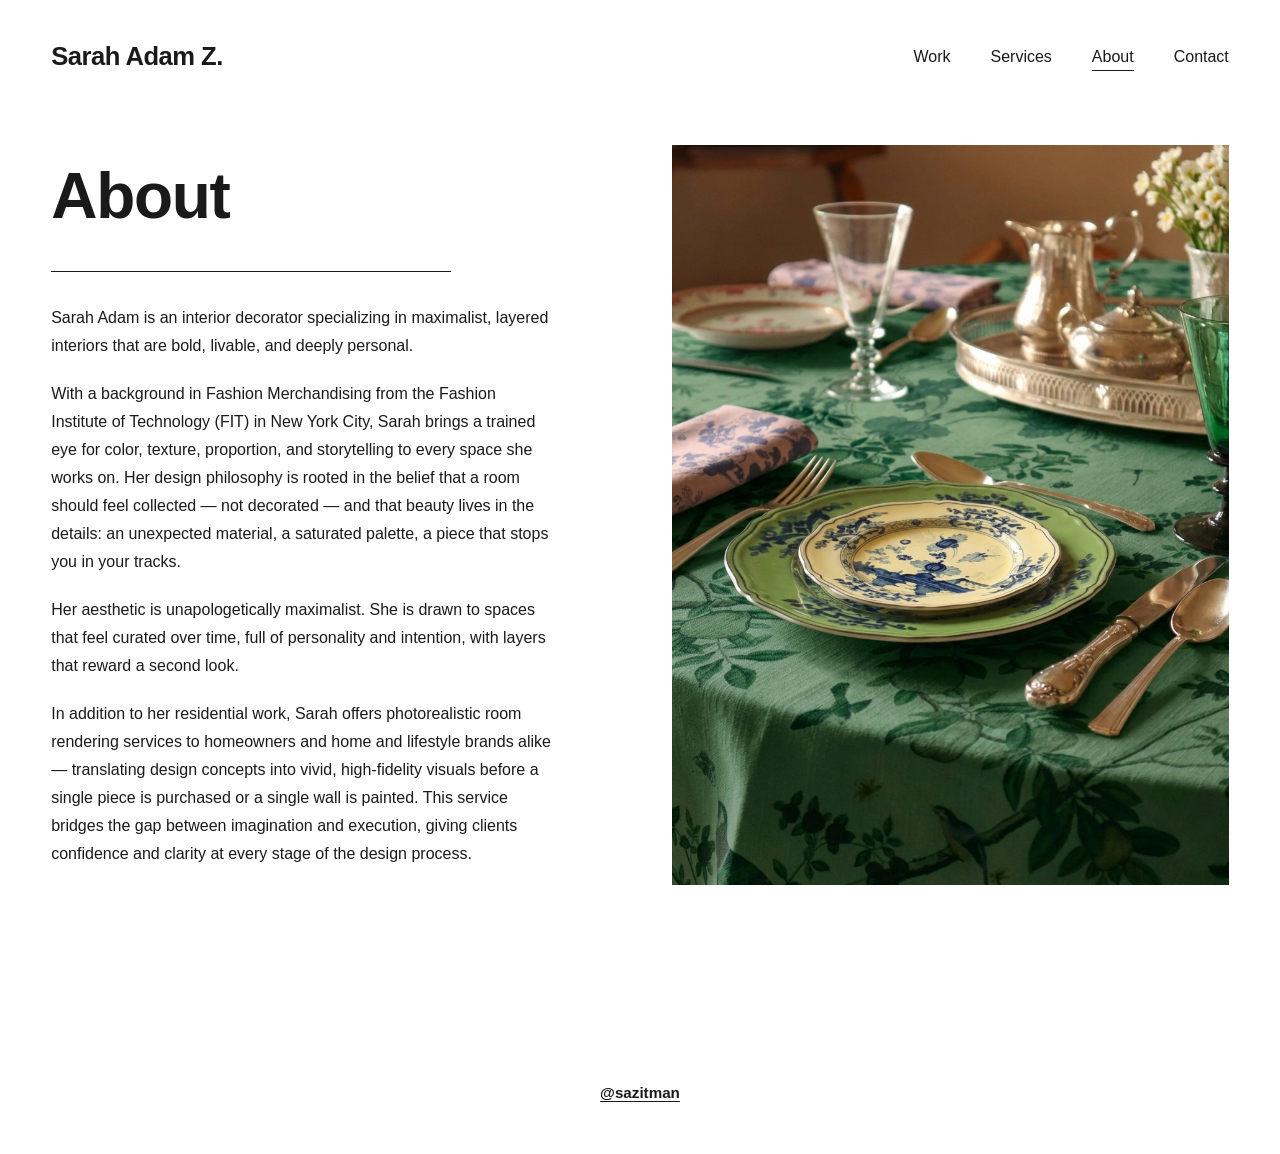
==== contact.html @ 0335697b "Initial commit — portfolio website Co-Authored-By: Claude Opus 4.6 <noreply@anthropic.com>" ====
<!DOCTYPE html>
<html lang="en">
<head>
    <meta charset="UTF-8">
    <meta name="viewport" content="width=device-width, initial-scale=1.0">
    <title>Contact — Sarah Adam Z.</title>
    <link rel="stylesheet" href="styles.css">
</head>
<body>
    <header class="site-header">
        <a href="index.html" class="logo">Sarah Adam Z.</a>
        <button class="mobile-menu-toggle" aria-label="Toggle menu">
            <span></span>
            <span></span>
        </button>
        <nav class="main-nav">
            <a href="index.html">Work</a>
            <a href="services.html">Services</a>
            <a href="contact.html" class="active">About</a>
            <a href="contact.html">Contact</a>
        </nav>
    </header>

    <main class="contact-page">
        <div class="contact-content">
            <div class="contact-text">
                <h1 class="page-title">About</h1>
                <div class="divider"></div>
                <p>Sarah Adam is an interior decorator specializing in maximalist, layered interiors that are bold, livable, and deeply personal.</p>
                <p>With a background in Fashion Merchandising from the Fashion Institute of Technology (FIT) in New York City, Sarah brings a trained eye for color, texture, proportion, and storytelling to every space she works on. Her design philosophy is rooted in the belief that a room should feel collected — not decorated — and that beauty lives in the details: an unexpected material, a saturated palette, a piece that stops you in your tracks.</p>
                <p>Her aesthetic is unapologetically maximalist. She is drawn to spaces that feel curated over time, full of personality and intention, with layers that reward a second look.</p>
                <p>In addition to her residential work, Sarah offers photorealistic room rendering services to homeowners and home and lifestyle brands alike — translating design concepts into vivid, high-fidelity visuals before a single piece is purchased or a single wall is painted. This service bridges the gap between imagination and execution, giving clients confidence and clarity at every stage of the design process.</p>
            </div>
            <div class="contact-image">
                <img src="images/ginori.png" alt="Interior Design Detail">
            </div>
        </div>
    </main>

    <footer class="site-footer">
        <a href="https://www.instagram.com/sazitman" class="instagram-link" target="_blank">@sazitman</a>
    </footer>

    <script src="script.js"></script>
</body>
</html>
---- styles.css ----
/* ============================================
   Reset & Base
   ============================================ */
*,
*::before,
*::after {
    margin: 0;
    padding: 0;
    box-sizing: border-box;
}

html {
    scroll-behavior: smooth;
}

body {
    font-family: -apple-system, BlinkMacSystemFont, 'Helvetica Neue', Arial, sans-serif;
    color: #1a1a1a;
    background: #fff;
    line-height: 1.6;
    -webkit-font-smoothing: antialiased;
}

img {
    max-width: 100%;
    height: auto;
    display: block;
}

a {
    color: inherit;
    text-decoration: none;
}

/* ============================================
   Header
   ============================================ */
.site-header {
    display: flex;
    align-items: center;
    justify-content: space-between;
    padding: 2.8vw 4vw;
    position: sticky;
    top: 0;
    background: rgba(255, 255, 255, 0.95);
    backdrop-filter: blur(10px);
    -webkit-backdrop-filter: blur(10px);
    z-index: 100;
}

.logo {
    font-size: 1.6rem;
    font-weight: 800;
    letter-spacing: -0.02em;
    white-space: nowrap;
}

.main-nav {
    display: flex;
    gap: 2.5rem;
}

.main-nav a {
    font-size: 1rem;
    font-weight: 400;
    position: relative;
    transition: opacity 0.2s;
}

.main-nav a::after {
    content: '';
    position: absolute;
    bottom: -2px;
    left: 0;
    width: 100%;
    height: 1px;
    background: #1a1a1a;
    transform: scaleX(0);
    transition: transform 0.3s ease;
}

.main-nav a:hover::after,
.main-nav a.active::after {
    transform: scaleX(1);
}

/* Mobile Menu Toggle */
.mobile-menu-toggle {
    display: none;
    flex-direction: column;
    gap: 6px;
    background: none;
    border: none;
    cursor: pointer;
    padding: 4px;
    z-index: 200;
}

.mobile-menu-toggle span {
    width: 24px;
    height: 1.5px;
    background: #1a1a1a;
    transition: all 0.3s ease;
}

.mobile-menu-toggle.open span:first-child {
    transform: rotate(45deg) translate(3px, 3px);
}

.mobile-menu-toggle.open span:last-child {
    transform: rotate(-45deg) translate(3px, -3px);
}

/* ============================================
   Hero Slideshow
   ============================================ */
.hero-slideshow {
    position: relative;
    width: 100%;
    max-width: 1000px;
    margin: 0 auto;
    padding: 0 4vw;
    overflow: hidden;
}

.slideshow-container {
    position: relative;
    width: 100%;
    aspect-ratio: 4 / 3;
    overflow: hidden;
}

.slide {
    position: absolute;
    top: 0;
    left: 0;
    width: 100%;
    height: 100%;
    opacity: 0;
    transition: opacity 0.8s ease;
}

.slide.active {
    opacity: 1;
}

.slide img {
    width: 100%;
    height: 100%;
    object-fit: cover;
}

.slide-arrow {
    position: absolute;
    top: 50%;
    transform: translateY(-50%);
    background: none;
    border: none;
    font-size: 2.5rem;
    color: #999;
    cursor: pointer;
    z-index: 10;
    padding: 1rem 0.5rem;
    transition: color 0.2s;
    line-height: 1;
}

.slide-arrow:hover {
    color: #1a1a1a;
}

.slide-prev {
    left: 0.5vw;
}

.slide-next {
    right: 0.5vw;
}

/* ============================================
   Portfolio Grid (3-column masonry)
   ============================================ */
.portfolio-grid {
    columns: 3;
    column-gap: 1rem;
    padding: 2rem 4vw 4rem;
    max-width: 1500px;
    margin: 0 auto;
}

.grid-item {
    break-inside: avoid;
    margin-bottom: 1rem;
    overflow: hidden;
}

.grid-item img {
    width: 100%;
    height: auto;
    display: block;
    transition: transform 0.6s ease, opacity 0.4s ease;
}

.grid-item:hover img {
    transform: scale(1.03);
    opacity: 0.92;
}

.portfolio-link {
    display: block;
    position: relative;
    cursor: pointer;
    overflow: hidden;
}

/* ============================================
   Testimonials Page
   ============================================ */
.testimonials-page {
    max-width: 1400px;
    margin: 0 auto;
    padding: 4rem 4vw 8rem;
}

.page-title {
    font-size: clamp(2.5rem, 5vw, 4rem);
    font-weight: 800;
    text-align: center;
    margin-bottom: 3rem;
    letter-spacing: -0.02em;
}

.testimonials-grid {
    display: grid;
    grid-template-columns: repeat(3, 1fr);
    gap: 3rem;
}

.testimonial blockquote {
    font-size: 1.05rem;
    font-weight: 700;
    line-height: 1.65;
    margin-bottom: 1.5rem;
}

.testimonial cite {
    font-style: normal;
    font-size: 0.9rem;
    color: #666;
    font-weight: 400;
}

/* ============================================
   Contact Page
   ============================================ */
.contact-page {
    max-width: 1400px;
    margin: 0 auto;
    padding: 2rem 4vw 8rem;
}

.contact-content {
    display: grid;
    grid-template-columns: 1fr 1fr;
    gap: 4rem;
    align-items: start;
}

.contact-text .page-title {
    text-align: left;
    margin-bottom: 1.5rem;
}

.divider {
    width: 100%;
    max-width: 400px;
    height: 1px;
    background: #1a1a1a;
    margin-bottom: 2rem;
}

.contact-text p {
    font-size: 1rem;
    line-height: 1.75;
    margin-bottom: 1.25rem;
    max-width: 500px;
}

.contact-cta {
    margin-top: 1rem;
}

.email-link {
    font-size: 1rem;
    text-decoration: underline;
    text-underline-offset: 3px;
}

.email-link:hover {
    opacity: 0.7;
}

.contact-image img {
    width: 100%;
    height: auto;
    object-fit: cover;
}

/* ============================================
   Services List
   ============================================ */
.services-list {
    padding: 0;
}

.service-item {
    padding: 1.5rem 0;
    border-bottom: 1px solid #e5e5e5;
}

.service-item:last-child {
    border-bottom: none;
}

.service-title {
    font-size: 1.2rem;
    font-weight: 700;
    cursor: pointer;
    list-style: none;
    display: flex;
    align-items: center;
    justify-content: space-between;
}

.service-title::-webkit-details-marker {
    display: none;
}

.service-title::after {
    content: '+';
    font-size: 1.4rem;
    font-weight: 300;
    transition: transform 0.3s ease;
}

.service-item[open] .service-title::after {
    content: '\2212';
}

.service-item[open] .service-title {
    margin-bottom: 0.75rem;
}

.service-description {
    font-size: 1rem;
    line-height: 1.75;
    margin-bottom: 0.75rem;
    color: #444;
}

.service-price {
    font-size: 0.95rem;
    font-weight: 600;
}

/* ============================================
   Footer
   ============================================ */
.site-footer {
    text-align: center;
    padding: 4rem 4vw 3rem;
}

.instagram-link {
    font-size: 0.95rem;
    font-weight: 600;
    text-decoration: underline;
    text-underline-offset: 3px;
}

.instagram-link:hover {
    opacity: 0.7;
}

/* ============================================
   Lightbox
   ============================================ */
.lightbox {
    position: fixed;
    inset: 0;
    background: rgba(0, 0, 0, 0.92);
    display: flex;
    align-items: center;
    justify-content: center;
    z-index: 1000;
    opacity: 0;
    pointer-events: none;
    transition: opacity 0.3s ease;
}

.lightbox.active {
    opacity: 1;
    pointer-events: all;
}

body:has(.lightbox.active) .site-header,
body:has(.lightbox.active) main,
body:has(.lightbox.active) .site-footer {
    visibility: hidden;
}

.lightbox-img {
    max-width: 75vw;
    max-height: 85vh;
    width: auto;
    height: auto;
    object-fit: contain;
}

.lightbox-close {
    position: absolute;
    top: 1.5rem;
    right: 2rem;
    background: none;
    border: none;
    color: #fff;
    font-size: 2.5rem;
    cursor: pointer;
    line-height: 1;
    transition: opacity 0.2s;
}

.lightbox-close:hover {
    opacity: 0.7;
}

/* ============================================
   Mobile Responsive
   ============================================ */
@media (max-width: 768px) {
    .site-header {
        padding: 6vw 5vw;
    }

    .mobile-menu-toggle {
        display: flex;
    }

    .main-nav {
        position: fixed;
        top: 0;
        right: 0;
        width: 100%;
        height: 100vh;
        flex-direction: column;
        align-items: center;
        justify-content: center;
        gap: 2rem;
        background: #fff;
        transform: translateX(100%);
        transition: transform 0.4s ease;
        z-index: 150;
    }

    .main-nav.open {
        transform: translateX(0);
    }

    .main-nav a {
        font-size: 1.5rem;
    }

    .hero-slideshow {
        padding: 0 5vw;
    }

    .slide-arrow {
        font-size: 1.8rem;
    }

    .portfolio-grid {
        columns: 1;
        padding: 3rem 5vw;
    }

    .testimonials-grid {
        grid-template-columns: 1fr;
        gap: 2.5rem;
    }

    .contact-content {
        grid-template-columns: 1fr;
        gap: 2.5rem;
    }

    .contact-image {
        order: -1;
    }
}

@media (max-width: 1024px) and (min-width: 769px) {
    .portfolio-grid {
        columns: 2;
    }

    .testimonials-grid {
        grid-template-columns: repeat(2, 1fr);
    }
}
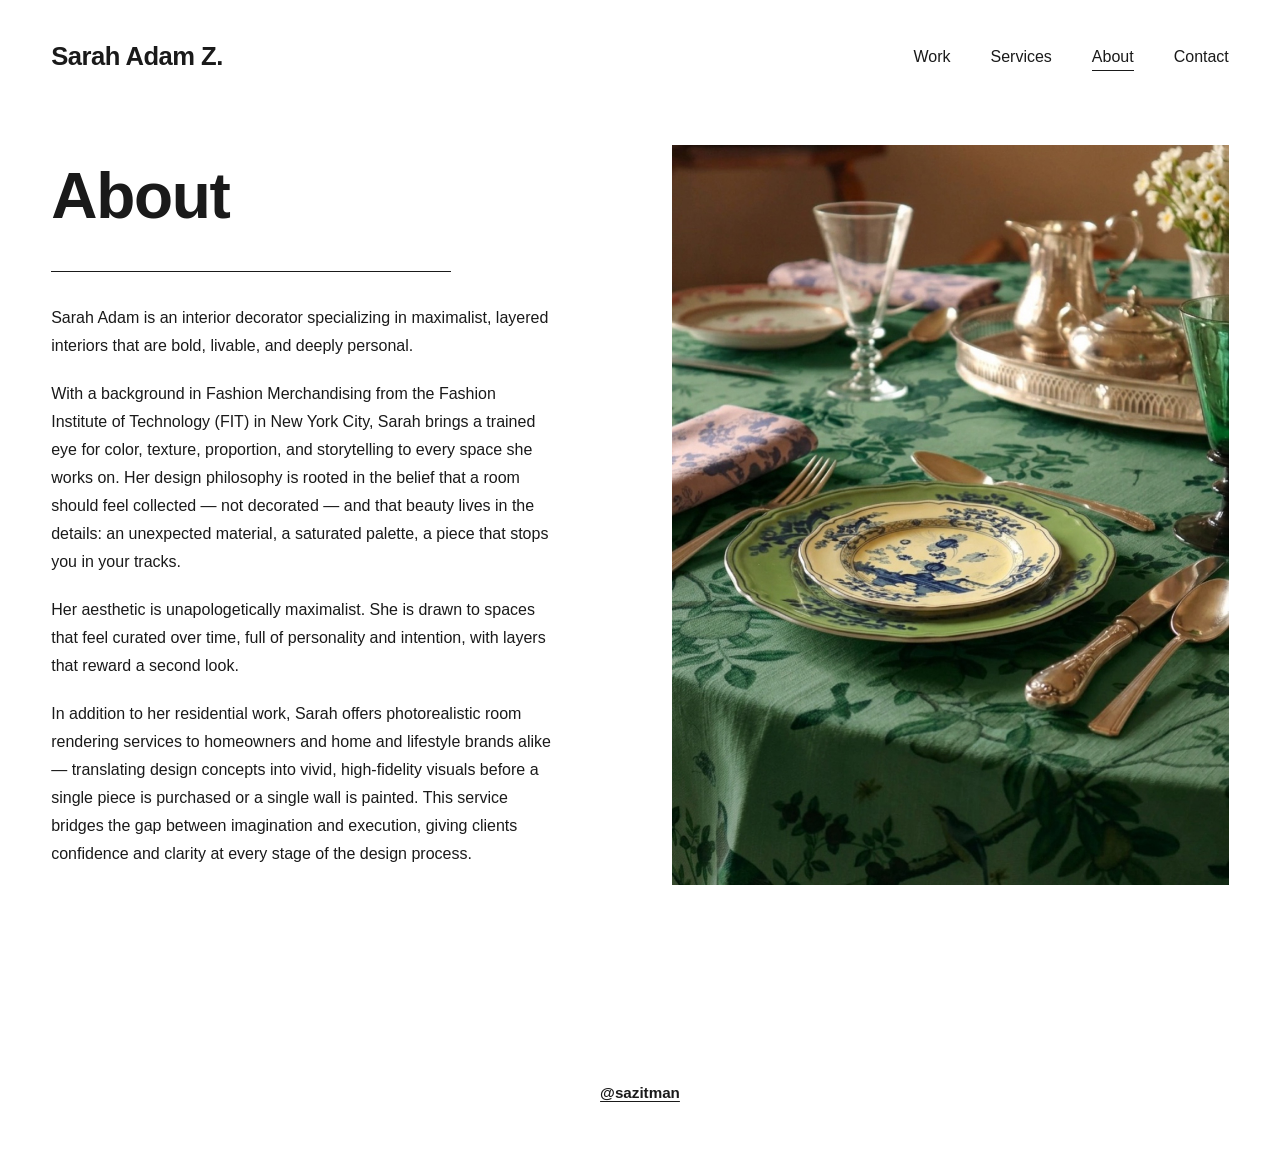
==== commit 391b1fd3: "Compress images and add new photos Convert PNGs to optimized JPEGs and resize all images to 2000px m" ====
--- a/contact.html
+++ b/contact.html
@@ -32,7 +32,7 @@
                 <p>In addition to her residential work, Sarah offers photorealistic room rendering services to homeowners and home and lifestyle brands alike — translating design concepts into vivid, high-fidelity visuals before a single piece is purchased or a single wall is painted. This service bridges the gap between imagination and execution, giving clients confidence and clarity at every stage of the design process.</p>
             </div>
             <div class="contact-image">
-                <img src="images/ginori.png" alt="Interior Design Detail">
+                <img src="images/ginori.jpg" alt="Interior Design Detail">
             </div>
         </div>
     </main>
